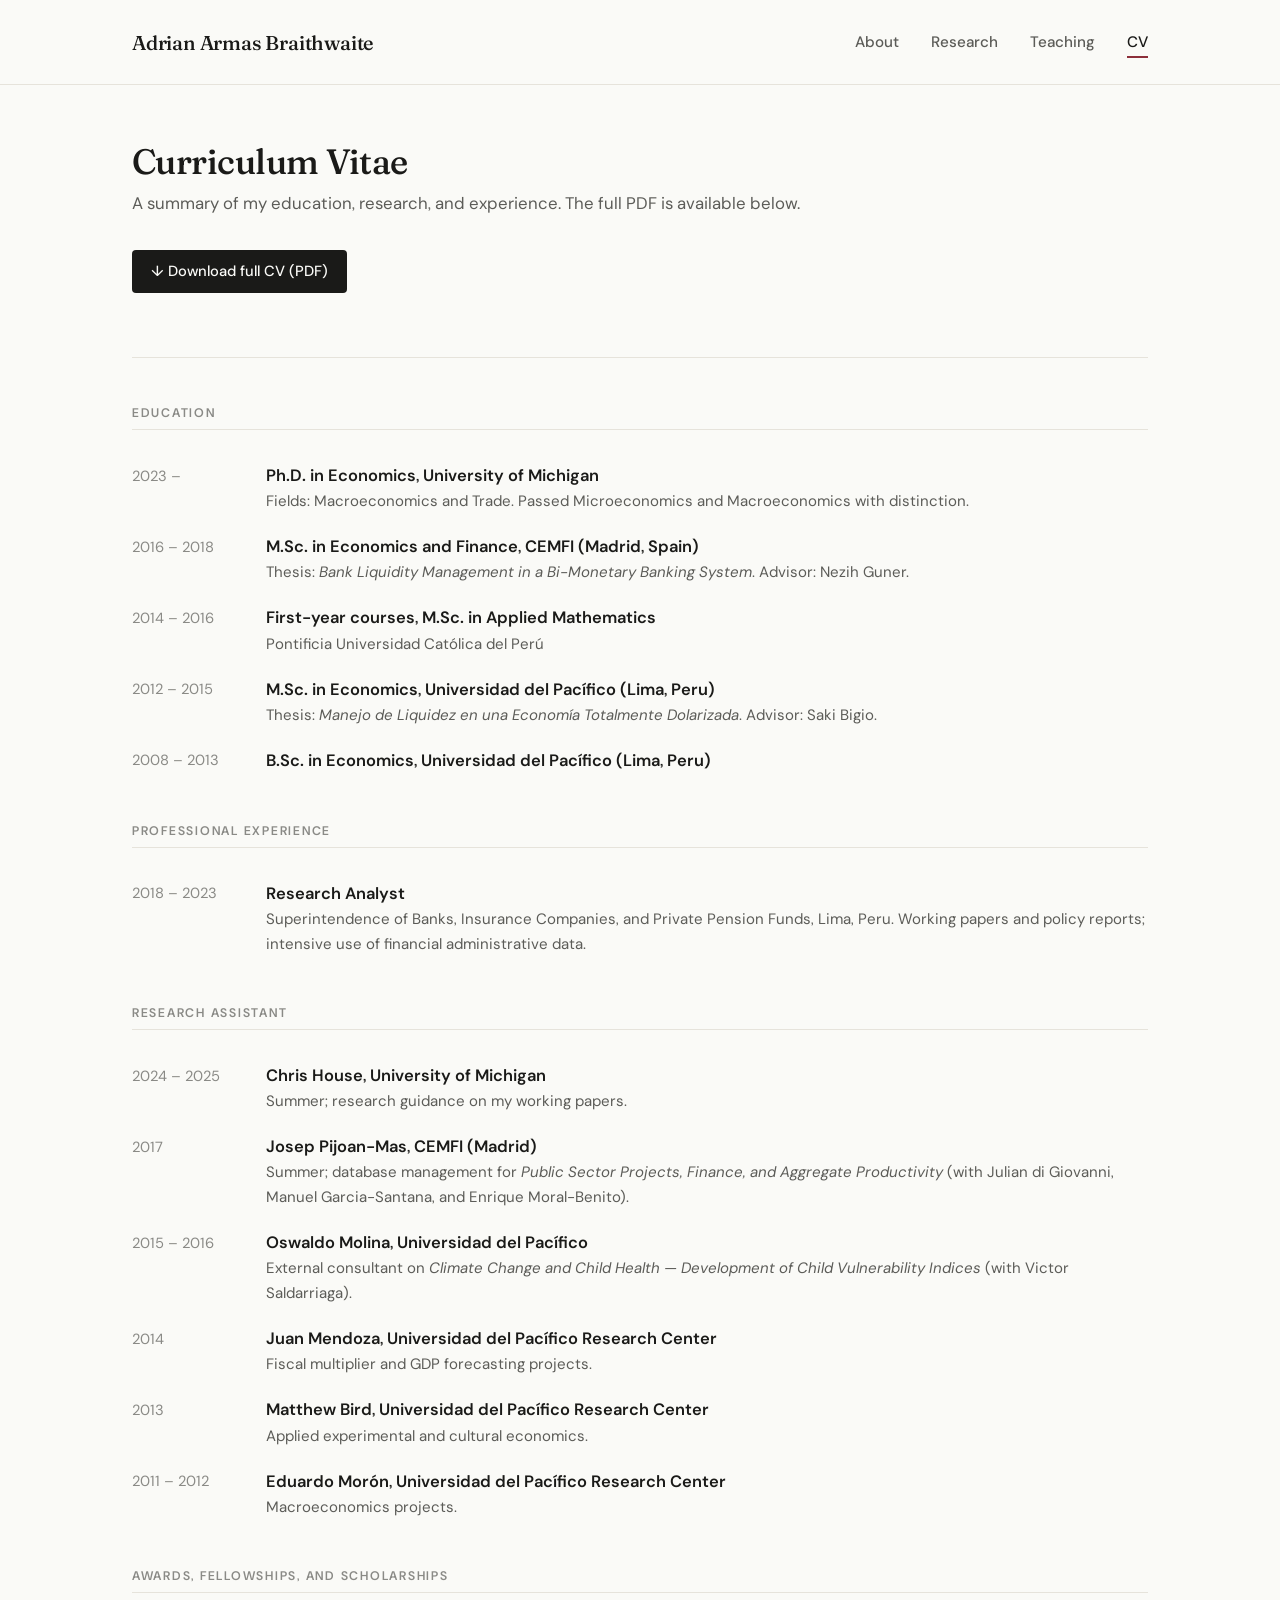
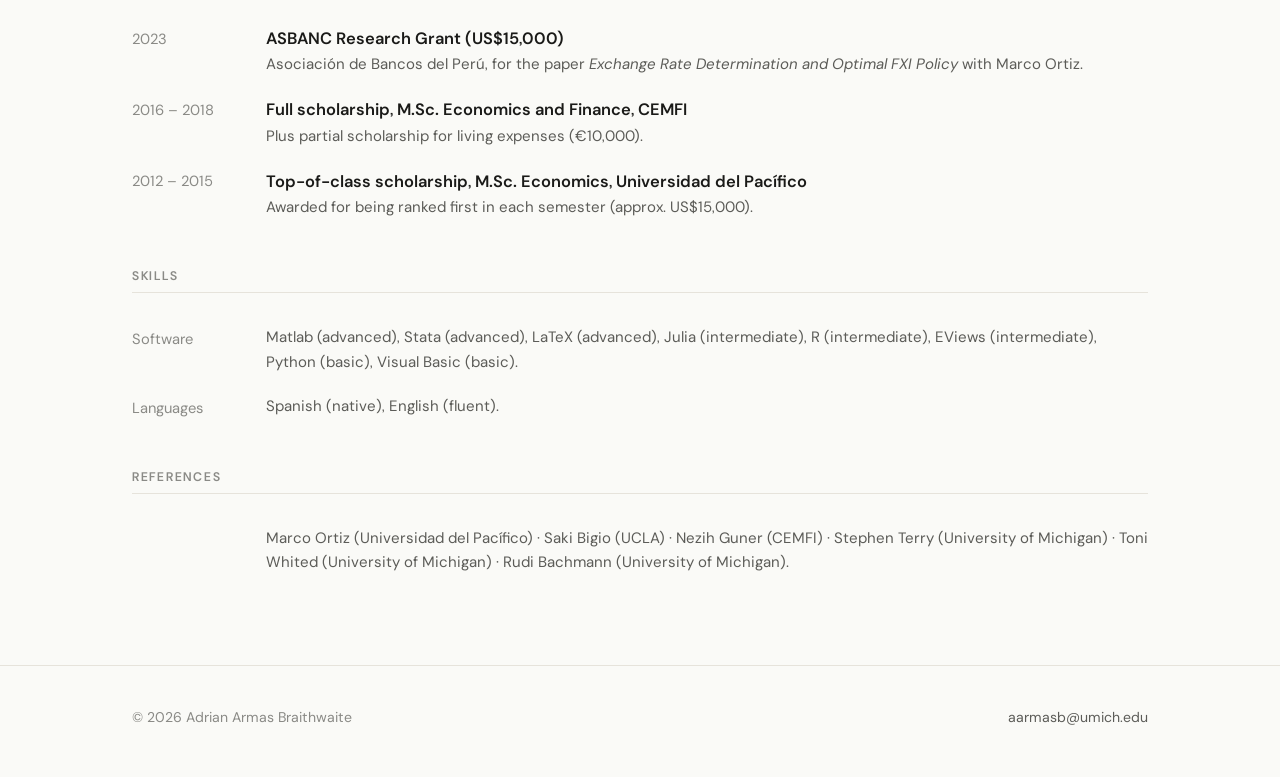
==== cv.html @ b7b27adf "Initial site" ====
<!DOCTYPE html>
<html lang="en">
<head>
  <meta charset="UTF-8">
  <meta name="viewport" content="width=device-width, initial-scale=1.0">
  <title>CV — Adrian Armas Braithwaite</title>
  <link rel="stylesheet" href="styles.css">
</head>
<body>

  <header class="site-header">
    <div class="container">
      <nav>
        <a href="index.html" class="site-title">Adrian Armas Braithwaite</a>
        <ul class="nav-links">
          <li><a href="index.html">About</a></li>
          <li><a href="research.html">Research</a></li>
          <li><a href="teaching.html">Teaching</a></li>
          <li><a href="cv.html" class="active">CV</a></li>
        </ul>
      </nav>
    </div>
  </header>

  <main class="container">

    <div class="page-header">
      <h1>Curriculum Vitae</h1>
      <p class="lede">
        A summary of my education, research, and experience. The full PDF
        is available below.
      </p>
      <a href="cv.pdf" class="cv-download" target="_blank" rel="noopener">↓ Download full CV (PDF)</a>
    </div>

    <section class="cv-section">
      <h2 class="section-label">Education</h2>

      <div class="cv-item">
        <div class="cv-date">2023 –</div>
        <div class="cv-content">
          <div class="item-title">Ph.D. in Economics, University of Michigan</div>
          <div class="item-sub">
            Fields: Macroeconomics and Trade. Passed Microeconomics and
            Macroeconomics with distinction.
          </div>
        </div>
      </div>

      <div class="cv-item">
        <div class="cv-date">2016 – 2018</div>
        <div class="cv-content">
          <div class="item-title">
            M.Sc. in Economics and Finance, CEMFI (Madrid, Spain)
          </div>
          <div class="item-sub">
            Thesis: <em>Bank Liquidity Management in a Bi-Monetary Banking
            System</em>. Advisor: Nezih Guner.
          </div>
        </div>
      </div>

      <div class="cv-item">
        <div class="cv-date">2014 – 2016</div>
        <div class="cv-content">
          <div class="item-title">
            First-year courses, M.Sc. in Applied Mathematics
          </div>
          <div class="item-sub">Pontificia Universidad Católica del Perú</div>
        </div>
      </div>

      <div class="cv-item">
        <div class="cv-date">2012 – 2015</div>
        <div class="cv-content">
          <div class="item-title">
            M.Sc. in Economics, Universidad del Pacífico (Lima, Peru)
          </div>
          <div class="item-sub">
            Thesis: <em>Manejo de Liquidez en una Economía Totalmente
            Dolarizada</em>. Advisor: Saki Bigio.
          </div>
        </div>
      </div>

      <div class="cv-item">
        <div class="cv-date">2008 – 2013</div>
        <div class="cv-content">
          <div class="item-title">
            B.Sc. in Economics, Universidad del Pacífico (Lima, Peru)
          </div>
        </div>
      </div>
    </section>

    <section class="cv-section">
      <h2 class="section-label">Professional Experience</h2>

      <div class="cv-item">
        <div class="cv-date">2018 – 2023</div>
        <div class="cv-content">
          <div class="item-title">Research Analyst</div>
          <div class="item-sub">
            Superintendence of Banks, Insurance Companies, and Private Pension
            Funds, Lima, Peru. Working papers and policy reports; intensive
            use of financial administrative data.
          </div>
        </div>
      </div>
    </section>

    <section class="cv-section">
      <h2 class="section-label">Research Assistant</h2>

      <div class="cv-item">
        <div class="cv-date">2024 – 2025</div>
        <div class="cv-content">
          <div class="item-title">Chris House, University of Michigan</div>
          <div class="item-sub">Summer; research guidance on my working papers.</div>
        </div>
      </div>

      <div class="cv-item">
        <div class="cv-date">2017</div>
        <div class="cv-content">
          <div class="item-title">Josep Pijoan-Mas, CEMFI (Madrid)</div>
          <div class="item-sub">
            Summer; database management for <em>Public Sector Projects,
            Finance, and Aggregate Productivity</em> (with Julian di Giovanni,
            Manuel Garcia-Santana, and Enrique Moral-Benito).
          </div>
        </div>
      </div>

      <div class="cv-item">
        <div class="cv-date">2015 – 2016</div>
        <div class="cv-content">
          <div class="item-title">Oswaldo Molina, Universidad del Pacífico</div>
          <div class="item-sub">
            External consultant on <em>Climate Change and Child Health —
            Development of Child Vulnerability Indices</em> (with Victor
            Saldarriaga).
          </div>
        </div>
      </div>

      <div class="cv-item">
        <div class="cv-date">2014</div>
        <div class="cv-content">
          <div class="item-title">Juan Mendoza, Universidad del Pacífico Research Center</div>
          <div class="item-sub">Fiscal multiplier and GDP forecasting projects.</div>
        </div>
      </div>

      <div class="cv-item">
        <div class="cv-date">2013</div>
        <div class="cv-content">
          <div class="item-title">Matthew Bird, Universidad del Pacífico Research Center</div>
          <div class="item-sub">Applied experimental and cultural economics.</div>
        </div>
      </div>

      <div class="cv-item">
        <div class="cv-date">2011 – 2012</div>
        <div class="cv-content">
          <div class="item-title">Eduardo Morón, Universidad del Pacífico Research Center</div>
          <div class="item-sub">Macroeconomics projects.</div>
        </div>
      </div>
    </section>

    <section class="cv-section">
      <h2 class="section-label">Awards, Fellowships, and Scholarships</h2>

      <div class="cv-item">
        <div class="cv-date">2023</div>
        <div class="cv-content">
          <div class="item-title">
            ASBANC Research Grant (US$15,000)
          </div>
          <div class="item-sub">
            Asociación de Bancos del Perú, for the paper
            <em>Exchange Rate Determination and Optimal FXI Policy</em>
            with Marco Ortiz.
          </div>
        </div>
      </div>

      <div class="cv-item">
        <div class="cv-date">2016 – 2018</div>
        <div class="cv-content">
          <div class="item-title">Full scholarship, M.Sc. Economics and Finance, CEMFI</div>
          <div class="item-sub">Plus partial scholarship for living expenses (€10,000).</div>
        </div>
      </div>

      <div class="cv-item">
        <div class="cv-date">2012 – 2015</div>
        <div class="cv-content">
          <div class="item-title">Top-of-class scholarship, M.Sc. Economics, Universidad del Pacífico</div>
          <div class="item-sub">
            Awarded for being ranked first in each semester (approx. US$15,000).
          </div>
        </div>
      </div>
    </section>

    <section class="cv-section">
      <h2 class="section-label">Skills</h2>

      <div class="cv-item">
        <div class="cv-date">Software</div>
        <div class="cv-content">
          <div class="item-sub">
            Matlab (advanced), Stata (advanced), LaTeX (advanced), Julia
            (intermediate), R (intermediate), EViews (intermediate), Python
            (basic), Visual Basic (basic).
          </div>
        </div>
      </div>

      <div class="cv-item">
        <div class="cv-date">Languages</div>
        <div class="cv-content">
          <div class="item-sub">Spanish (native), English (fluent).</div>
        </div>
      </div>
    </section>

    <section class="cv-section">
      <h2 class="section-label">References</h2>

      <div class="cv-item">
        <div class="cv-date"></div>
        <div class="cv-content">
          <div class="item-sub">
            Marco Ortiz (Universidad del Pacífico) · Saki Bigio (UCLA) ·
            Nezih Guner (CEMFI) · Stephen Terry (University of Michigan) ·
            Toni Whited (University of Michigan) · Rudi Bachmann (University
            of Michigan).
          </div>
        </div>
      </div>
    </section>

  </main>

  <footer>
    <div class="container footer-inner">
      <span>© <span id="year"></span> Adrian Armas Braithwaite</span>
      <span><a href="mailto:aarmasb@umich.edu">aarmasb@umich.edu</a></span>
    </div>
  </footer>

  <script>
    document.getElementById('year').textContent = new Date().getFullYear();
  </script>
</body>
</html>
---- styles.css ----
/* =========================================================
   Academic site — shared styles
   Typography: Fraunces (display serif) + DM Sans (body)
   ========================================================= */

@import url('https://fonts.googleapis.com/css2?family=Fraunces:opsz,wght@9..144,400;9..144,500;9..144,600&family=DM+Sans:wght@400;500;600&display=swap');

:root {
  --bg: #fafaf7;
  --bg-alt: #f2efe8;
  --text: #1a1a18;
  --text-muted: #5c5c58;
  --text-soft: #8a8a86;
  --accent: #8c2f3a;
  --accent-hover: #6e2530;
  --border: #e6e3db;
  --border-strong: #cfcbc1;
  --max-width: 1080px;
  --radius: 4px;
}

* { box-sizing: border-box; margin: 0; padding: 0; }

html { scroll-behavior: smooth; }

body {
  font-family: 'DM Sans', -apple-system, BlinkMacSystemFont, sans-serif;
  background: var(--bg);
  color: var(--text);
  font-size: 16.5px;
  line-height: 1.65;
  -webkit-font-smoothing: antialiased;
  -moz-osx-font-smoothing: grayscale;
  font-feature-settings: "ss01", "cv11";
}

h1, h2, h3, h4, .display {
  font-family: 'Fraunces', 'Iowan Old Style', Georgia, serif;
  font-weight: 500;
  line-height: 1.2;
  letter-spacing: -0.015em;
  font-variation-settings: "opsz" 36, "SOFT" 30;
}

h1 { font-size: 2.6rem; }
h2 { font-size: 1.7rem; margin-bottom: 1.2rem; }
h3 { font-size: 1.15rem; font-weight: 600; }

a {
  color: var(--accent);
  text-decoration: none;
  border-bottom: 1px solid transparent;
  transition: border-color 0.18s ease, color 0.18s ease;
}

a:hover { border-bottom-color: var(--accent); }

p { margin-bottom: 1rem; }
p:last-child { margin-bottom: 0; }

.container {
  max-width: var(--max-width);
  margin: 0 auto;
  padding: 0 2rem;
}

/* =====================  HEADER / NAV  ===================== */

.site-header {
  border-bottom: 1px solid var(--border);
  padding: 1.6rem 0;
  background: var(--bg);
  position: sticky;
  top: 0;
  z-index: 10;
  backdrop-filter: blur(6px);
  background: rgba(250, 250, 247, 0.92);
}

nav {
  display: flex;
  justify-content: space-between;
  align-items: center;
  flex-wrap: wrap;
  gap: 1rem;
}

.site-title {
  font-family: 'Fraunces', Georgia, serif;
  font-size: 1.25rem;
  font-weight: 500;
  color: var(--text);
  letter-spacing: -0.01em;
  border-bottom: none;
}

.site-title:hover { color: var(--accent); border-bottom: none; }

.nav-links {
  display: flex;
  gap: 2rem;
  list-style: none;
}

.nav-links a {
  color: var(--text-muted);
  font-size: 0.95rem;
  font-weight: 500;
  position: relative;
  padding: 0.25rem 0;
  border-bottom: none;
}

.nav-links a:hover { color: var(--accent); border-bottom: none; }

.nav-links a.active {
  color: var(--text);
}

.nav-links a.active::after {
  content: '';
  position: absolute;
  bottom: -2px;
  left: 0;
  right: 0;
  height: 2px;
  background: var(--accent);
}

/* =====================  HERO (home page)  ===================== */

.hero {
  padding: 4rem 0 3.5rem;
  display: grid;
  grid-template-columns: 240px 1fr;
  gap: 3.5rem;
  align-items: start;
  animation: fadeUp 0.7s ease-out;
}

.profile-photo {
  width: 240px;
  height: 240px;
  border-radius: var(--radius);
  background: var(--bg-alt);
  overflow: hidden;
  border: 1px solid var(--border);
}

.profile-photo img {
  width: 100%;
  height: 100%;
  object-fit: cover;
  display: block;
}

.profile-placeholder {
  width: 100%;
  height: 100%;
  display: flex;
  align-items: center;
  justify-content: center;
  color: var(--text-soft);
  font-style: italic;
  font-size: 0.85rem;
  padding: 1rem;
  text-align: center;
}

.hero-text h1 {
  margin-bottom: 0.4rem;
}

.title-line {
  color: var(--text-muted);
  font-size: 1.05rem;
  margin-bottom: 0.3rem;
}

.affiliation {
  color: var(--accent);
  font-weight: 500;
  font-size: 0.98rem;
  margin-bottom: 1.6rem;
}

.bio p {
  max-width: 62ch;
  color: var(--text);
}

.contact-line {
  margin-top: 1.8rem;
  font-size: 0.95rem;
  color: var(--text-muted);
}

.contact-line a {
  color: var(--text);
  border-bottom: 1px solid var(--border-strong);
}
.contact-line a:hover { border-bottom-color: var(--accent); color: var(--accent); }

.social-links {
  margin-top: 1rem;
  display: flex;
  gap: 1.4rem;
  flex-wrap: wrap;
  font-size: 0.9rem;
}

.social-links a {
  color: var(--text-muted);
  border-bottom: none;
}
.social-links a:hover { color: var(--accent); }

/* =====================  PAGE TITLES (non-home)  ===================== */

.page-header {
  padding: 3.5rem 0 2rem;
  border-bottom: 1px solid var(--border);
  margin-bottom: 3rem;
  animation: fadeUp 0.6s ease-out;
}

.page-header h1 {
  font-size: 2.2rem;
  margin-bottom: 0.4rem;
}

.page-header .lede {
  color: var(--text-muted);
  font-size: 1.05rem;
  max-width: 60ch;
}

/* =====================  SECTIONS  ===================== */

section.block {
  margin-bottom: 3.5rem;
  animation: fadeUp 0.6s ease-out backwards;
}
section.block:nth-of-type(2) { animation-delay: 0.08s; }
section.block:nth-of-type(3) { animation-delay: 0.16s; }
section.block:nth-of-type(4) { animation-delay: 0.24s; }

.section-label {
  font-family: 'DM Sans', sans-serif;
  font-size: 0.78rem;
  font-weight: 600;
  text-transform: uppercase;
  letter-spacing: 0.14em;
  color: var(--text-soft);
  margin-bottom: 1.4rem;
  padding-bottom: 0.5rem;
  border-bottom: 1px solid var(--border);
}

/* =====================  NEWS / UPDATES  ===================== */

.news-list { list-style: none; }

.news-item {
  display: grid;
  grid-template-columns: 110px 1fr;
  gap: 1.5rem;
  padding: 0.9rem 0;
  border-bottom: 1px solid var(--border);
  font-size: 0.97rem;
}

.news-date {
  color: var(--text-soft);
  font-feature-settings: "tnum";
  font-size: 0.9rem;
  padding-top: 0.1rem;
}

.news-text { color: var(--text); }

/* =====================  PAPERS  ===================== */

.paper {
  padding: 1.6rem 0;
  border-bottom: 1px solid var(--border);
}

.paper:first-of-type { padding-top: 0.4rem; }
.paper:last-of-type { border-bottom: none; }

.paper-title {
  font-family: 'Fraunces', Georgia, serif;
  font-size: 1.2rem;
  font-weight: 500;
  margin-bottom: 0.35rem;
  letter-spacing: -0.01em;
  line-height: 1.3;
}

.paper-meta {
  color: var(--text-muted);
  font-size: 0.95rem;
  margin-bottom: 0.6rem;
}

.paper-meta .journal {
  font-style: italic;
}

.paper-status {
  display: inline-block;
  font-size: 0.72rem;
  font-weight: 600;
  text-transform: uppercase;
  letter-spacing: 0.1em;
  color: var(--accent);
  padding: 2px 8px;
  border: 1px solid var(--accent);
  border-radius: 2px;
  margin-left: 0.5rem;
  vertical-align: 2px;
}

.paper details {
  margin-top: 0.5rem;
}

.paper summary {
  cursor: pointer;
  color: var(--text-muted);
  font-size: 0.9rem;
  font-weight: 500;
  padding: 0.3rem 0;
  list-style: none;
  user-select: none;
  display: inline-block;
}

.paper summary::-webkit-details-marker { display: none; }

.paper summary::before {
  content: '▸';
  display: inline-block;
  margin-right: 0.4rem;
  transition: transform 0.2s;
  color: var(--text-soft);
}

.paper details[open] summary::before {
  transform: rotate(90deg);
}

.paper summary:hover { color: var(--accent); }

.paper-abstract {
  margin-top: 0.6rem;
  padding: 1rem 1.2rem;
  background: var(--bg-alt);
  border-left: 2px solid var(--accent);
  font-size: 0.95rem;
  color: var(--text);
  max-width: 70ch;
  border-radius: 0 var(--radius) var(--radius) 0;
}

.paper-links {
  margin-top: 0.8rem;
  display: flex;
  gap: 1.2rem;
  flex-wrap: wrap;
  font-size: 0.88rem;
}

.paper-links a {
  color: var(--text-muted);
  border-bottom: 1px solid var(--border-strong);
}

.paper-links a:hover { color: var(--accent); border-bottom-color: var(--accent); }

/* =====================  COURSES  ===================== */

.course {
  display: grid;
  grid-template-columns: 130px 1fr;
  gap: 1.5rem;
  padding: 1.2rem 0;
  border-bottom: 1px solid var(--border);
}

.course:last-child { border-bottom: none; }

.course-code {
  font-family: 'DM Sans', sans-serif;
  font-weight: 600;
  font-size: 0.92rem;
  color: var(--accent);
  letter-spacing: 0.02em;
}

.course-term {
  color: var(--text-soft);
  font-size: 0.85rem;
  margin-top: 0.2rem;
  font-feature-settings: "tnum";
}

.course-title {
  font-family: 'Fraunces', Georgia, serif;
  font-size: 1.1rem;
  font-weight: 500;
  margin-bottom: 0.3rem;
}

.course-detail {
  color: var(--text-muted);
  font-size: 0.95rem;
}

.course-links {
  margin-top: 0.5rem;
  font-size: 0.88rem;
  display: flex;
  gap: 1rem;
}

/* =====================  CV PAGE  ===================== */

.cv-section { margin-bottom: 2.5rem; }

.cv-item {
  display: grid;
  grid-template-columns: 110px 1fr;
  gap: 1.5rem;
  padding: 0.6rem 0;
}

.cv-date {
  color: var(--text-soft);
  font-size: 0.92rem;
  font-feature-settings: "tnum";
  padding-top: 0.1rem;
}

.cv-content .item-title {
  font-weight: 600;
  color: var(--text);
}

.cv-content .item-sub {
  color: var(--text-muted);
  font-size: 0.94rem;
}

.cv-download {
  display: inline-block;
  margin: 1rem 0 2rem;
  padding: 0.6rem 1.2rem;
  background: var(--text);
  color: var(--bg);
  border-radius: var(--radius);
  font-size: 0.92rem;
  font-weight: 500;
  border-bottom: none;
  transition: background 0.2s;
}

.cv-download:hover { background: var(--accent); border-bottom: none; }

/* =====================  FOOTER  ===================== */

footer {
  margin-top: 5rem;
  padding: 2.5rem 0 3rem;
  border-top: 1px solid var(--border);
  color: var(--text-soft);
  font-size: 0.88rem;
}

footer .footer-inner {
  display: flex;
  justify-content: space-between;
  flex-wrap: wrap;
  gap: 1rem;
}

footer a { color: var(--text-muted); border-bottom: none; }
footer a:hover { color: var(--accent); }

/* =====================  PLACEHOLDER STYLING  ===================== */

.placeholder {
  background: rgba(140, 47, 58, 0.06);
  border-left: 2px solid var(--accent);
  padding: 0.1rem 0.3rem;
  font-style: italic;
  color: var(--accent-hover);
}

/* =====================  ANIMATIONS  ===================== */

@keyframes fadeUp {
  from { opacity: 0; transform: translateY(8px); }
  to   { opacity: 1; transform: translateY(0); }
}

/* =====================  RESPONSIVE  ===================== */

@media (max-width: 720px) {
  body { font-size: 16px; }
  h1 { font-size: 2rem; }
  h2 { font-size: 1.4rem; }

  .container { padding: 0 1.3rem; }

  .site-header { padding: 1.1rem 0; }
  nav { gap: 0.6rem; }
  .nav-links { gap: 1.2rem; font-size: 0.9rem; }

  .hero {
    grid-template-columns: 1fr;
    gap: 1.6rem;
    padding: 2.5rem 0 2rem;
  }

  .profile-photo {
    width: 140px;
    height: 140px;
  }

  .news-item, .course, .cv-item {
    grid-template-columns: 1fr;
    gap: 0.3rem;
  }

  .news-date, .course-term, .cv-date {
    font-size: 0.82rem;
  }

  .page-header { padding: 2rem 0 1.4rem; margin-bottom: 2rem; }
}
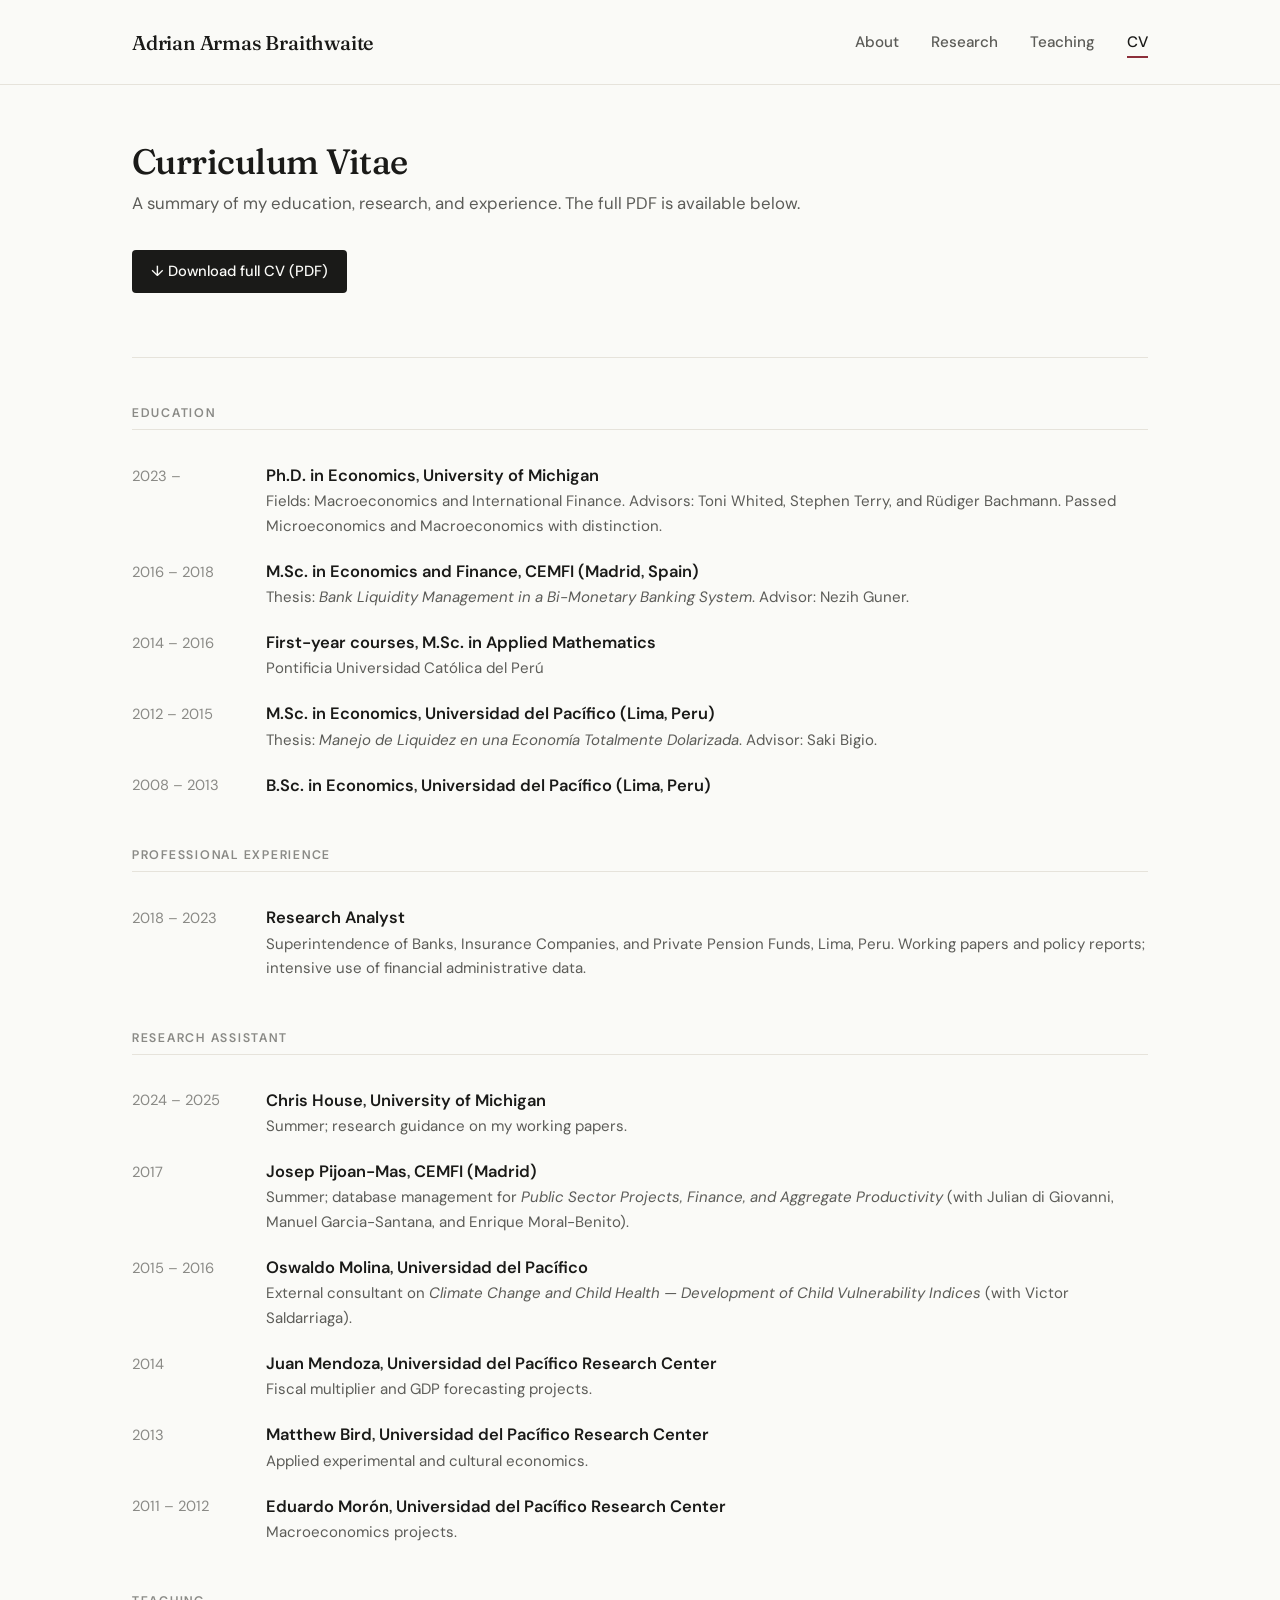
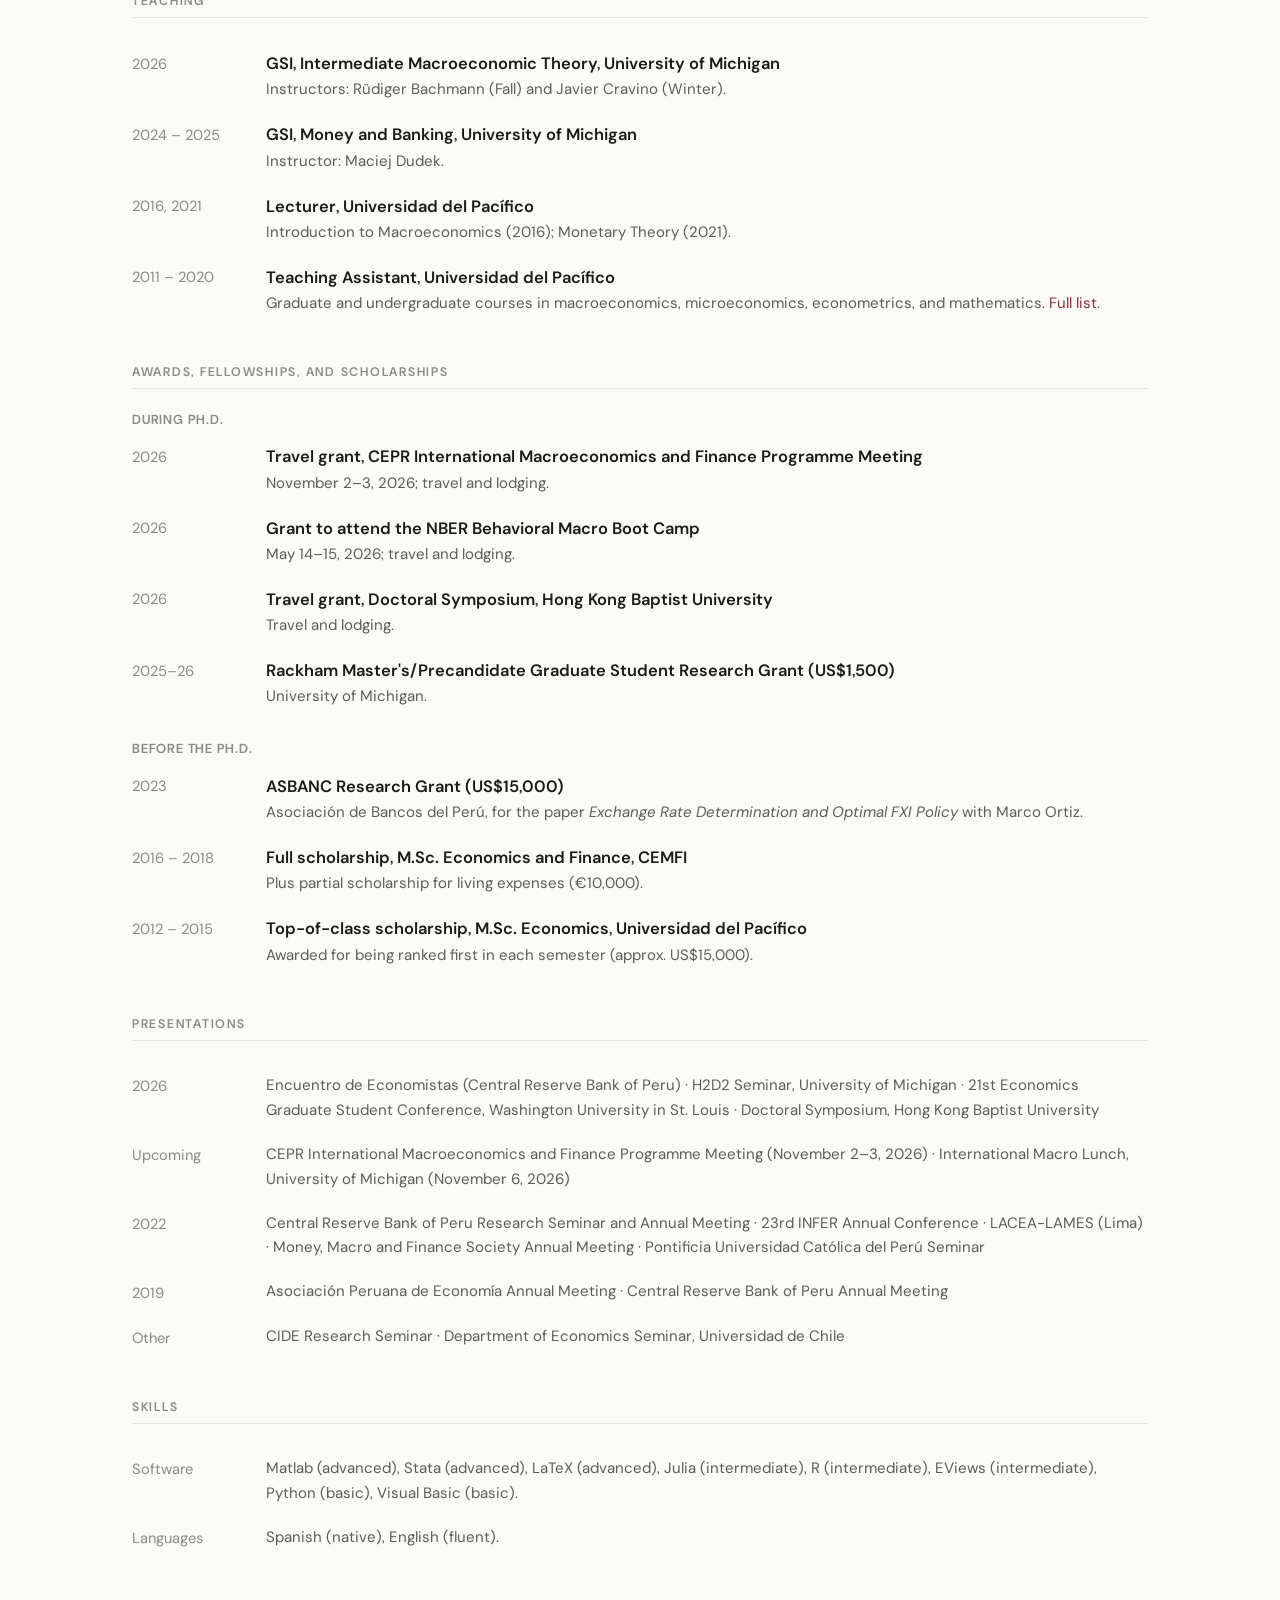
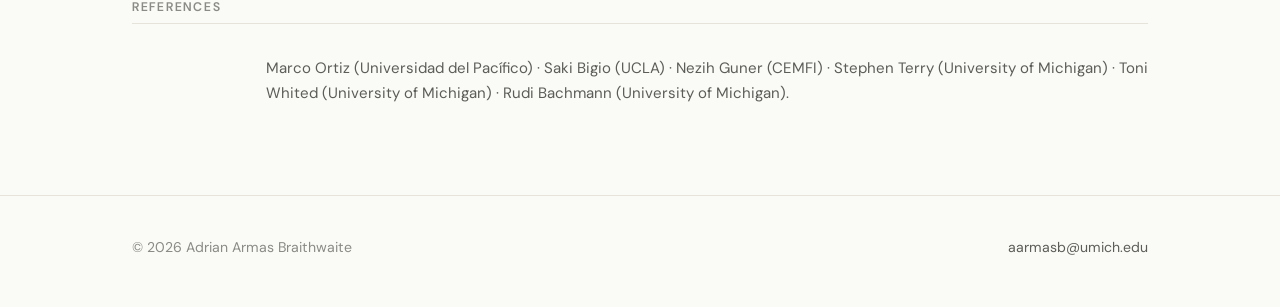
==== commit 56a94910: "Add files via upload Update site and CV" ====
--- a/cv.html
+++ b/cv.html
@@ -13,9 +13,9 @@
       <nav>
         <a href="index.html" class="site-title">Adrian Armas Braithwaite</a>
         <ul class="nav-links">
-          <li><a href="index.html">About</a></li>
-          <li><a href="research.html">Research</a></li>
-          <li><a href="teaching.html">Teaching</a></li>
+          <li><a href="index.html#about">About</a></li>
+          <li><a href="index.html#research">Research</a></li>
+          <li><a href="index.html#teaching">Teaching</a></li>
           <li><a href="cv.html" class="active">CV</a></li>
         </ul>
       </nav>
@@ -41,8 +41,9 @@
         <div class="cv-content">
           <div class="item-title">Ph.D. in Economics, University of Michigan</div>
           <div class="item-sub">
-            Fields: Macroeconomics and Trade. Passed Microeconomics and
-            Macroeconomics with distinction.
+            Fields: Macroeconomics and International Finance. Advisors: Toni
+            Whited, Stephen Terry, and Rüdiger Bachmann. Passed Microeconomics
+            and Macroeconomics with distinction.
           </div>
         </div>
       </div>
@@ -170,7 +171,78 @@
     </section>
 
     <section class="cv-section">
+      <h2 class="section-label">Teaching</h2>
+
+      <div class="cv-item">
+        <div class="cv-date">2026</div>
+        <div class="cv-content">
+          <div class="item-title">GSI, Intermediate Macroeconomic Theory, University of Michigan</div>
+          <div class="item-sub">Instructors: Rüdiger Bachmann (Fall) and Javier Cravino (Winter).</div>
+        </div>
+      </div>
+
+      <div class="cv-item">
+        <div class="cv-date">2024 – 2025</div>
+        <div class="cv-content">
+          <div class="item-title">GSI, Money and Banking, University of Michigan</div>
+          <div class="item-sub">Instructor: Maciej Dudek.</div>
+        </div>
+      </div>
+
+      <div class="cv-item">
+        <div class="cv-date">2016, 2021</div>
+        <div class="cv-content">
+          <div class="item-title">Lecturer, Universidad del Pacífico</div>
+          <div class="item-sub">Introduction to Macroeconomics (2016); Monetary Theory (2021).</div>
+        </div>
+      </div>
+
+      <div class="cv-item">
+        <div class="cv-date">2011 – 2020</div>
+        <div class="cv-content">
+          <div class="item-title">Teaching Assistant, Universidad del Pacífico</div>
+          <div class="item-sub">Graduate and undergraduate courses in macroeconomics, microeconomics, econometrics, and mathematics. <a href="index.html#teaching">Full list</a>.</div>
+        </div>
+      </div>
+    </section>
+
+    <section class="cv-section">
       <h2 class="section-label">Awards, Fellowships, and Scholarships</h2>
+
+      <h3 class="cv-subhead">During Ph.D.</h3>
+      <div class="cv-item">
+        <div class="cv-date">2026</div>
+        <div class="cv-content">
+          <div class="item-title">Travel grant, CEPR International Macroeconomics and Finance Programme Meeting</div>
+          <div class="item-sub">November 2–3, 2026; travel and lodging.</div>
+        </div>
+      </div>
+
+      <div class="cv-item">
+        <div class="cv-date">2026</div>
+        <div class="cv-content">
+          <div class="item-title">Grant to attend the NBER Behavioral Macro Boot Camp</div>
+          <div class="item-sub">May 14–15, 2026; travel and lodging.</div>
+        </div>
+      </div>
+
+      <div class="cv-item">
+        <div class="cv-date">2026</div>
+        <div class="cv-content">
+          <div class="item-title">Travel grant, Doctoral Symposium, Hong Kong Baptist University</div>
+          <div class="item-sub">Travel and lodging.</div>
+        </div>
+      </div>
+
+      <div class="cv-item">
+        <div class="cv-date">2025–26</div>
+        <div class="cv-content">
+          <div class="item-title">Rackham Master's/Precandidate Graduate Student Research Grant (US$1,500)</div>
+          <div class="item-sub">University of Michigan.</div>
+        </div>
+      </div>
+
+      <h3 class="cv-subhead">Before the Ph.D.</h3>
 
       <div class="cv-item">
         <div class="cv-date">2023</div>
@@ -201,6 +273,45 @@
           <div class="item-sub">
             Awarded for being ranked first in each semester (approx. US$15,000).
           </div>
+        </div>
+      </div>
+    </section>
+
+    <section class="cv-section">
+      <h2 class="section-label">Presentations</h2>
+
+      <div class="cv-item">
+        <div class="cv-date">2026</div>
+        <div class="cv-content">
+          <div class="item-sub">Encuentro de Economistas (Central Reserve Bank of Peru) · H2D2 Seminar, University of Michigan · 21st Economics Graduate Student Conference, Washington University in St. Louis · Doctoral Symposium, Hong Kong Baptist University</div>
+        </div>
+      </div>
+
+      <div class="cv-item">
+        <div class="cv-date">Upcoming</div>
+        <div class="cv-content">
+          <div class="item-sub">CEPR International Macroeconomics and Finance Programme Meeting (November 2–3, 2026) · International Macro Lunch, University of Michigan (November 6, 2026)</div>
+        </div>
+      </div>
+
+      <div class="cv-item">
+        <div class="cv-date">2022</div>
+        <div class="cv-content">
+          <div class="item-sub">Central Reserve Bank of Peru Research Seminar and Annual Meeting · 23rd INFER Annual Conference · LACEA-LAMES (Lima) · Money, Macro and Finance Society Annual Meeting · Pontificia Universidad Católica del Perú Seminar</div>
+        </div>
+      </div>
+
+      <div class="cv-item">
+        <div class="cv-date">2019</div>
+        <div class="cv-content">
+          <div class="item-sub">Asociación Peruana de Economía Annual Meeting · Central Reserve Bank of Peru Annual Meeting</div>
+        </div>
+      </div>
+
+      <div class="cv-item">
+        <div class="cv-date">Other</div>
+        <div class="cv-content">
+          <div class="item-sub">CIDE Research Seminar · Department of Economics Seminar, Universidad de Chile</div>
         </div>
       </div>
     </section>
--- a/styles.css
+++ b/styles.css
@@ -540,3 +540,49 @@
 
   .page-header { padding: 2rem 0 1.4rem; margin-bottom: 2rem; }
 }
+
+/* =====================  ONE-PAGE HOME: SCROLLING SECTIONS  ===================== */
+
+/* Keep section titles clear of the sticky header when jumping from the menu */
+section[id] { scroll-margin-top: 96px; }
+
+.home-section {
+  margin-top: 3.5rem;
+  padding-top: 3rem;
+  border-top: 1px solid var(--border);
+}
+
+.home-section:last-of-type { margin-bottom: 4rem; }
+
+.home-section-header { margin-bottom: 2.4rem; }
+
+.home-section-header h2 {
+  font-size: 2.1rem;
+  margin-bottom: 0.8rem;
+}
+
+.home-section-header .lede {
+  color: var(--text-muted);
+  max-width: 720px;
+  font-size: 1.05rem;
+}
+
+.paper-presented { margin-top: 0.8rem; }
+.paper-presented strong { color: var(--text); font-weight: 600; }
+
+@media (max-width: 720px) {
+  section[id] { scroll-margin-top: 112px; }
+  .home-section { margin-top: 2.5rem; padding-top: 2.2rem; }
+  .home-section-header h2 { font-size: 1.7rem; }
+}
+
+.cv-subhead {
+  font-family: 'DM Sans', sans-serif;
+  font-size: 0.82rem;
+  font-weight: 600;
+  letter-spacing: 0.06em;
+  text-transform: uppercase;
+  color: var(--text-soft);
+  margin: 1.4rem 0 0.4rem;
+}
+.cv-section .cv-subhead:first-of-type { margin-top: 0.2rem; }
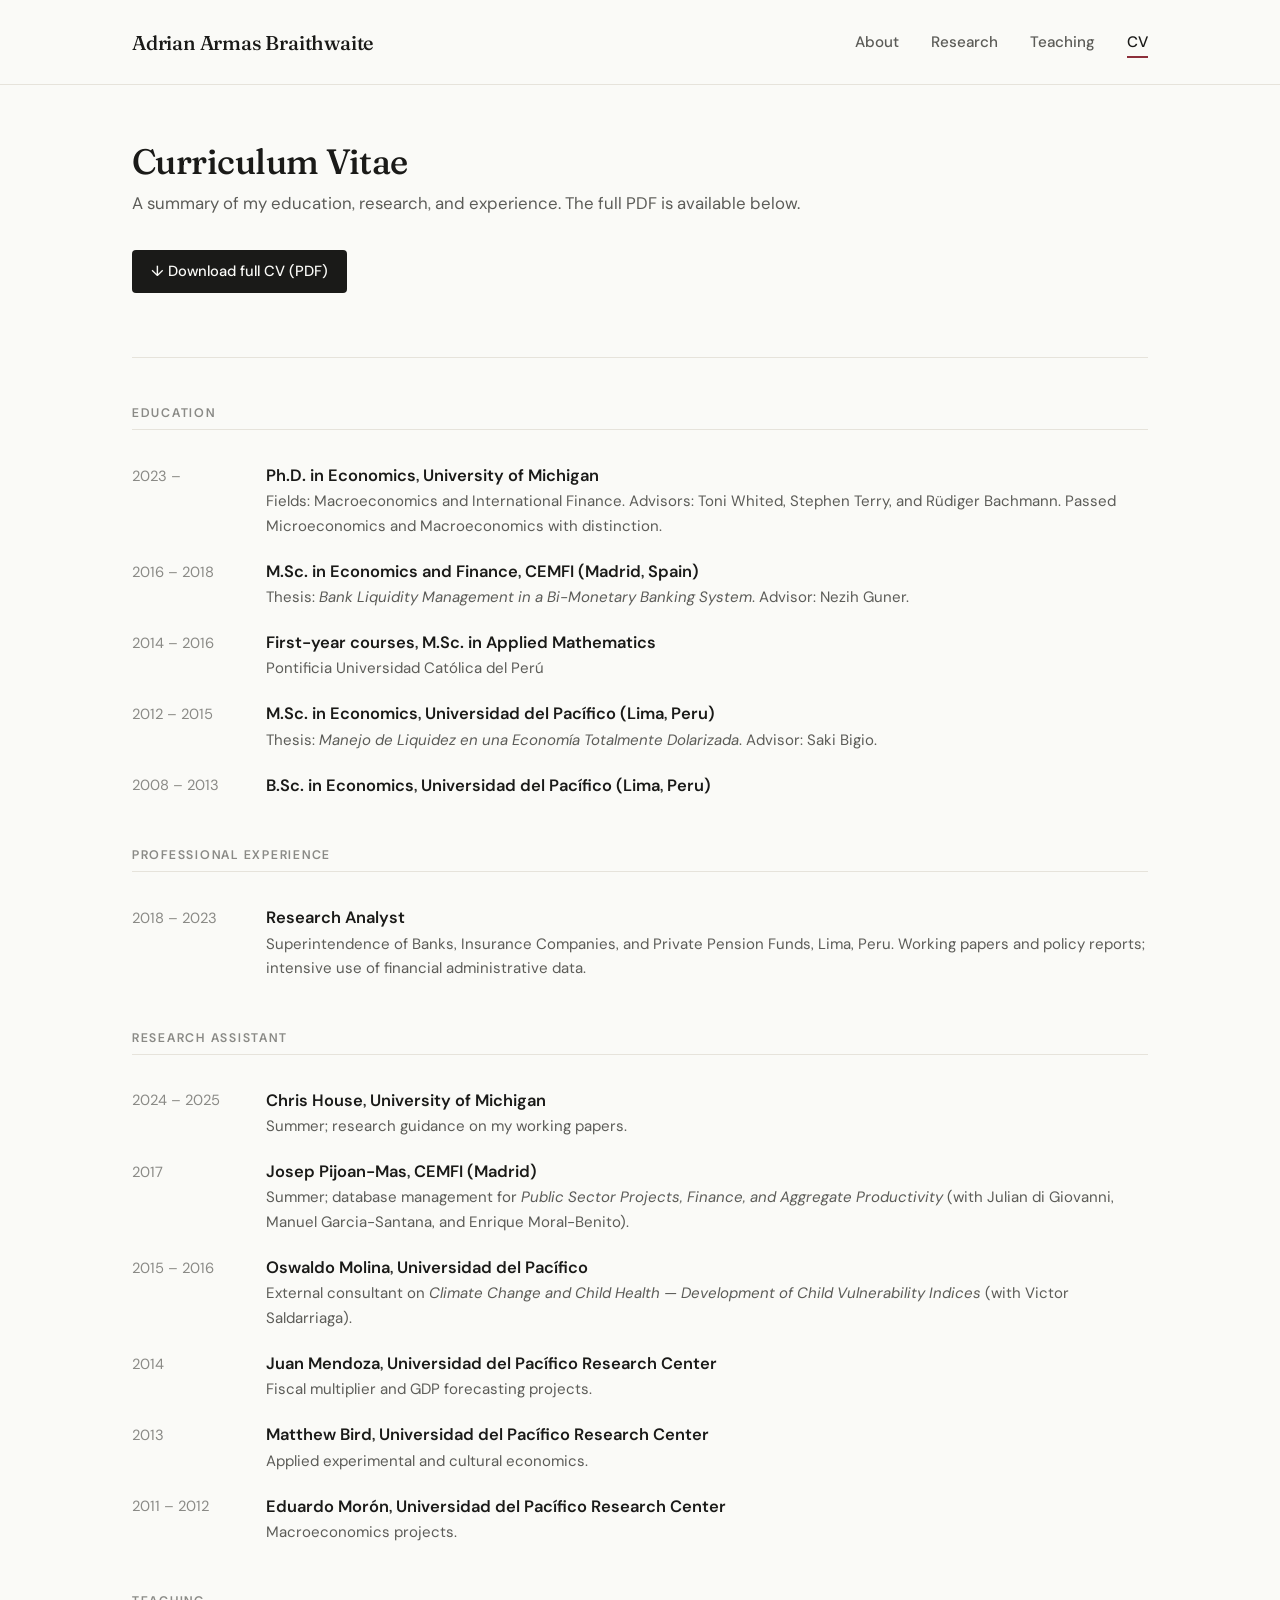
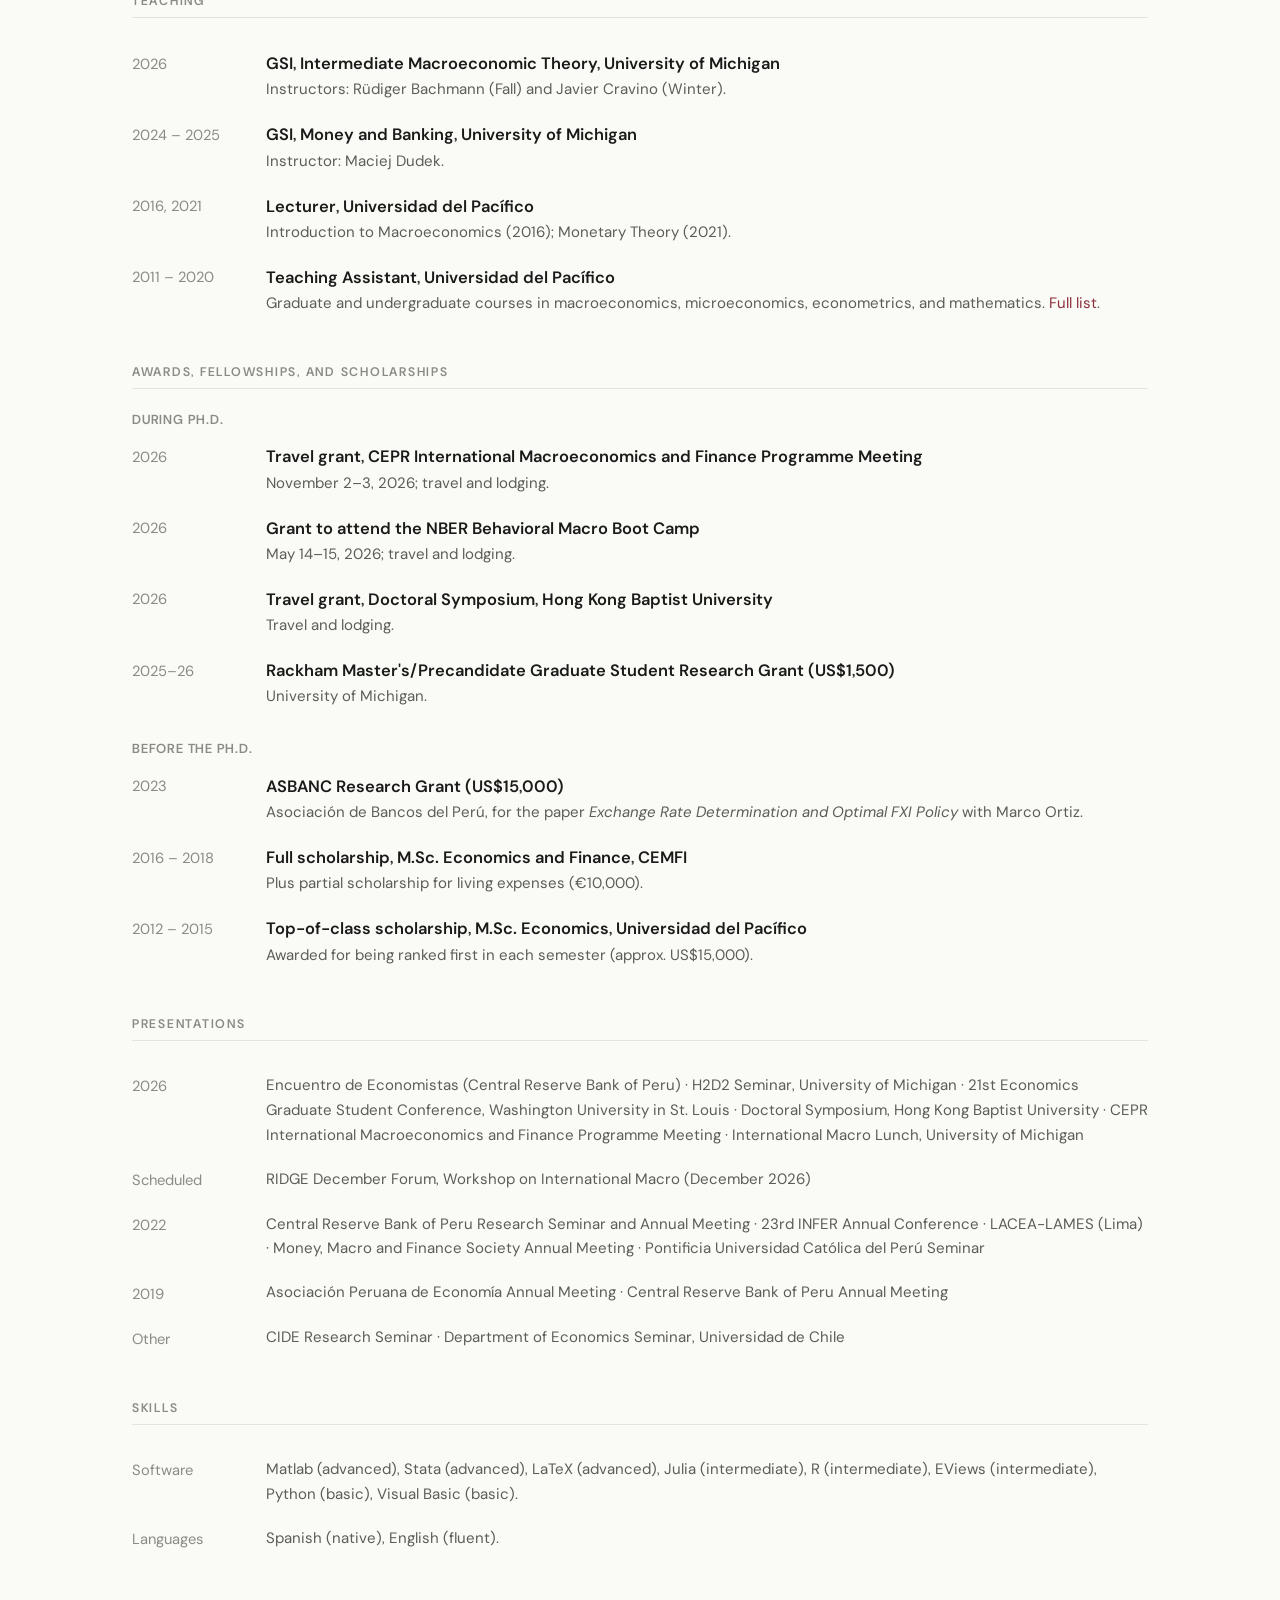
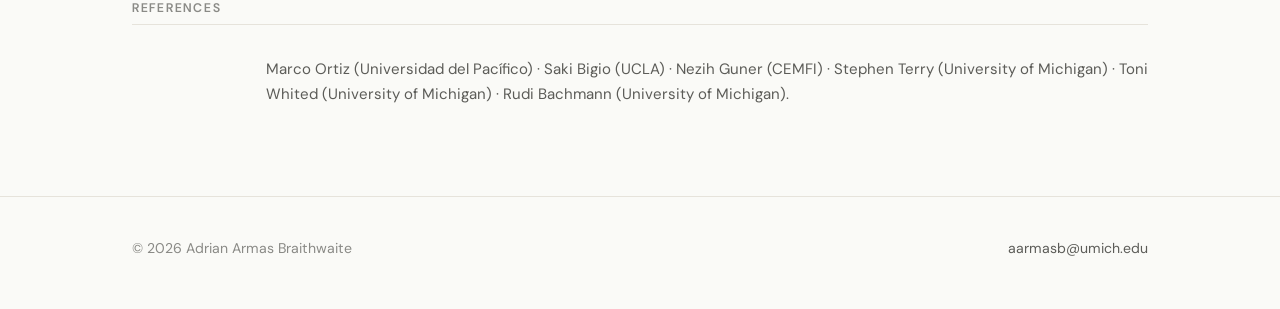
==== commit 5b33031c: "Add files via upload Update CV and photo, Nov 2026" ====
--- a/cv.html
+++ b/cv.html
@@ -283,14 +283,14 @@
       <div class="cv-item">
         <div class="cv-date">2026</div>
         <div class="cv-content">
-          <div class="item-sub">Encuentro de Economistas (Central Reserve Bank of Peru) · H2D2 Seminar, University of Michigan · 21st Economics Graduate Student Conference, Washington University in St. Louis · Doctoral Symposium, Hong Kong Baptist University</div>
-        </div>
-      </div>
-
-      <div class="cv-item">
-        <div class="cv-date">Upcoming</div>
-        <div class="cv-content">
-          <div class="item-sub">CEPR International Macroeconomics and Finance Programme Meeting (November 2–3, 2026) · International Macro Lunch, University of Michigan (November 6, 2026)</div>
+          <div class="item-sub">Encuentro de Economistas (Central Reserve Bank of Peru) · H2D2 Seminar, University of Michigan · 21st Economics Graduate Student Conference, Washington University in St. Louis · Doctoral Symposium, Hong Kong Baptist University · CEPR International Macroeconomics and Finance Programme Meeting · International Macro Lunch, University of Michigan</div>
+        </div>
+      </div>
+
+      <div class="cv-item">
+        <div class="cv-date">Scheduled</div>
+        <div class="cv-content">
+          <div class="item-sub">RIDGE December Forum, Workshop on International Macro (December 2026)</div>
         </div>
       </div>
 
